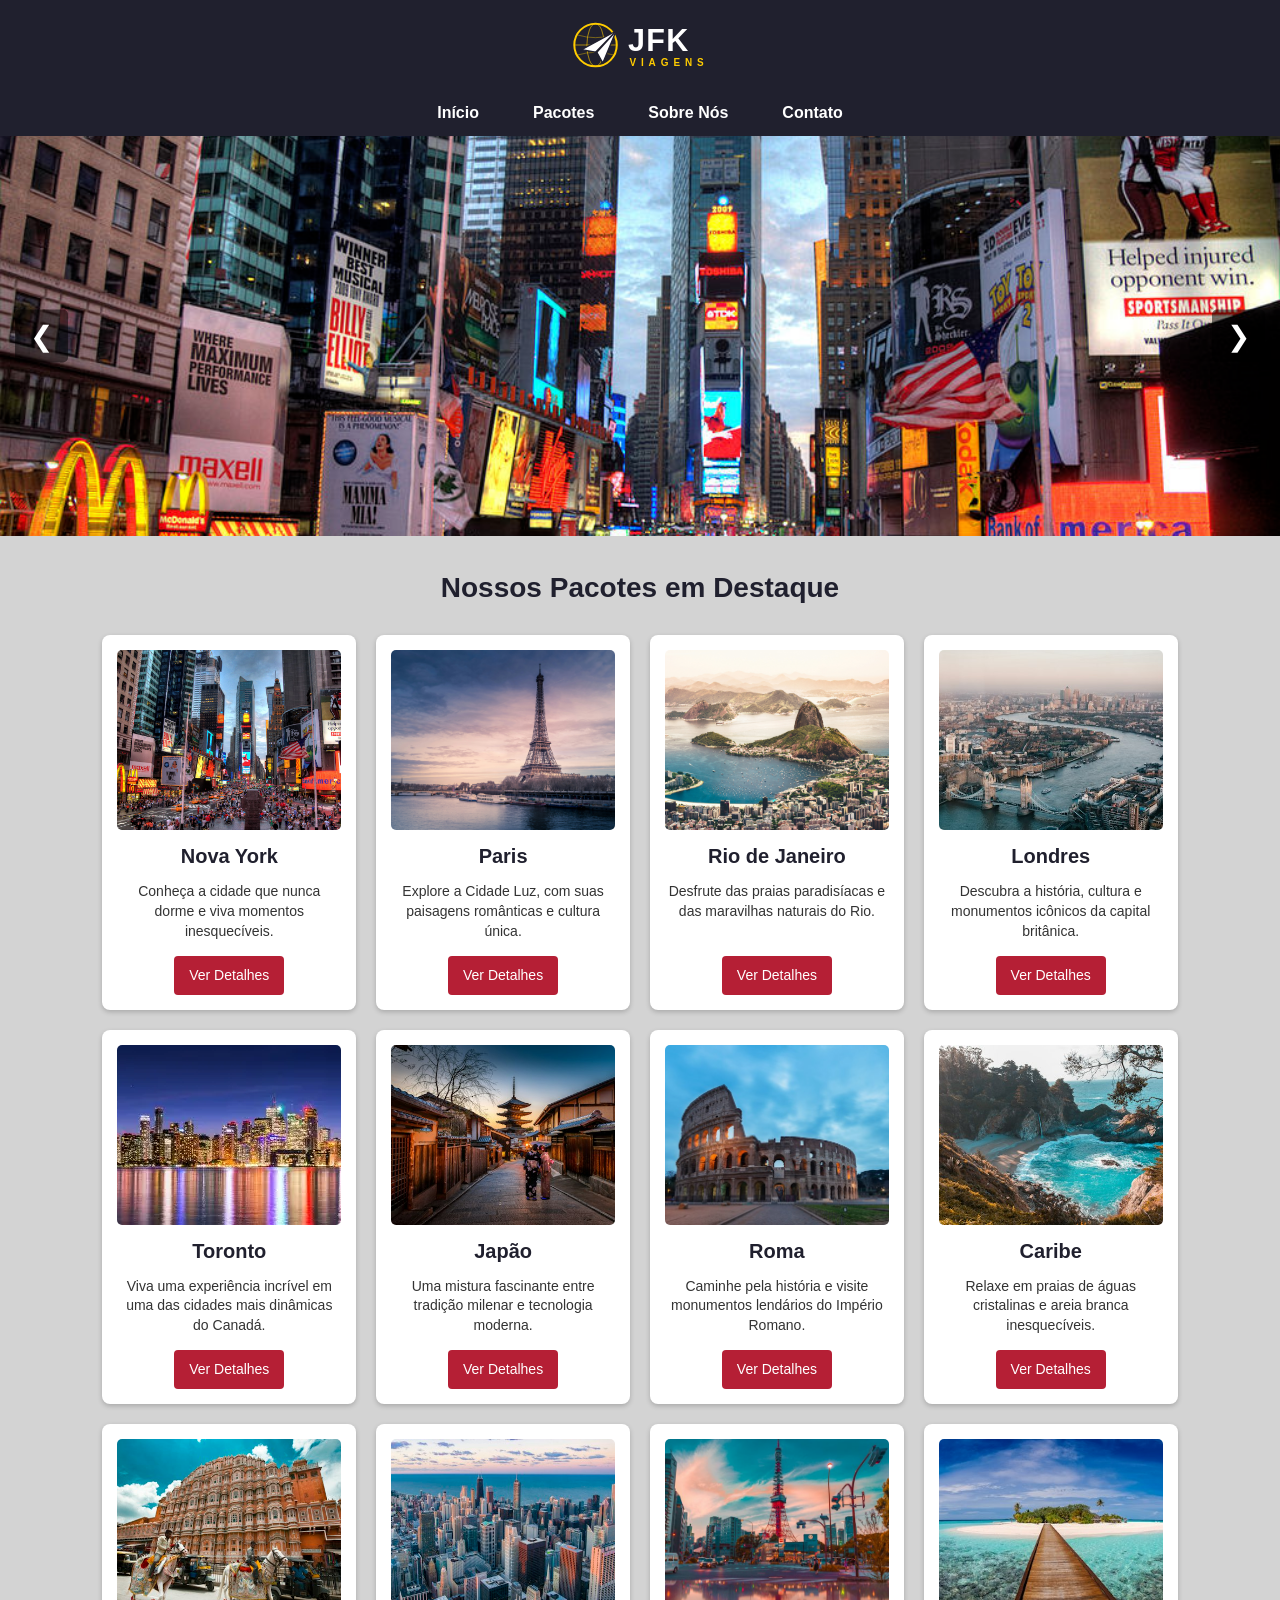
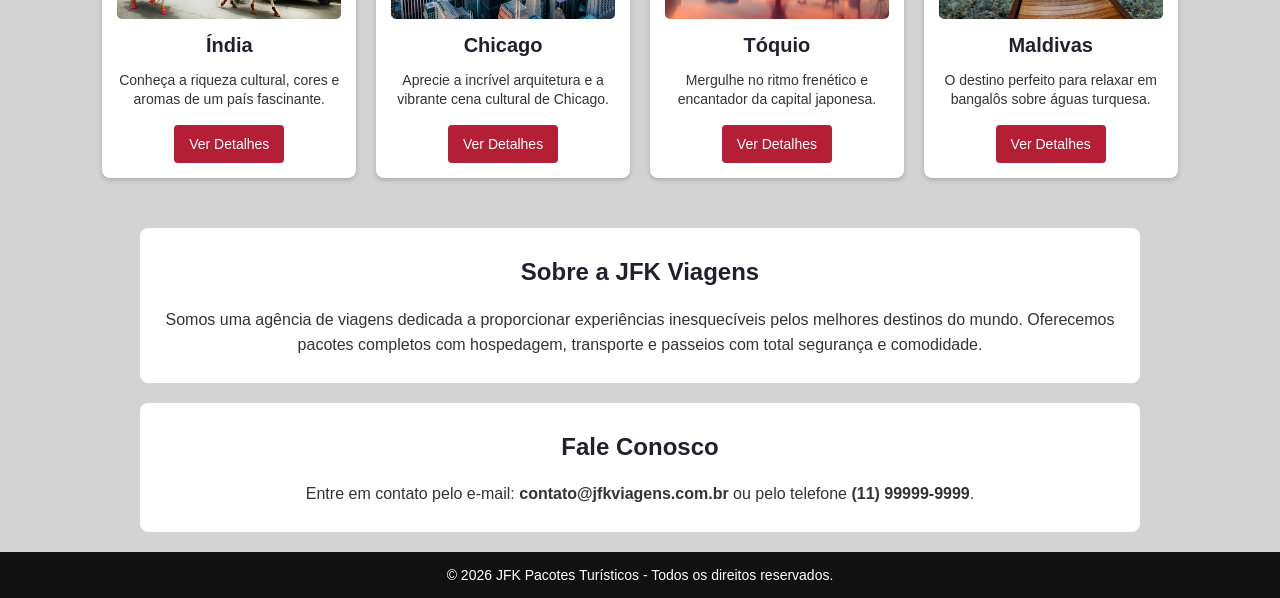
==== index.html @ db7f5a99 "feat: add main website structure with homepage, login, and payment pages - Created index.html for th" ====
<!DOCTYPE html>
<html lang="pt-BR">

<head>
    <meta charset="UTF-8">
    <meta name="viewport" content="width=device-width, initial-scale=1.0">
    <title>JFK Pacotes Turísticos | Agência de Viagens</title>
    <link rel="stylesheet" href="style.css">
</head>

<body>

    <header>
        <div class="logo">
            <h1><img src="imagens/logo.svg" alt="JFK Viagens"></h1>
        </div>

        <nav>
            <ul>
                <li><a href="index.html">Início</a></li>
                <li><a href="#pacotes">Pacotes</a></li>
                <li><a href="#sobre">Sobre Nós</a></li>
                <li><a href="#contato">Contato</a></li>
            </ul>
        </nav>
    </header>

    <main>
        <section class="carousel">
            <div class="carousel-container">
                <div class="slide ativo">
                    <img src="imagens/nova-york.jpg" alt="Nova York">
                </div>
                <div class="slide">
                    <img src="imagens/paris.jpg" alt="Paris">
                </div>
                <div class="slide">
                    <img src="imagens/rio-de-janeiro.jpg" alt="Rio de Janeiro">
                </div>
            </div>

            <button class="seta esquerda" id="btnAnterior" aria-label="Slide anterior">&#10094;</button>
            <button class="seta direita" id="btnProximo" aria-label="Próximo slide">&#10095;</button>
        </section>

        <section class="pacotes-container" id="pacotes">
            <h2>Nossos Pacotes em Destaque</h2>

            <div class="grid-pacotes">

                <div class="card-pacote">
                    <img src="imagens/nova-york.jpg" alt="Nova York">
                    <h3>Nova York</h3>
                    <p>Conheça a cidade que nunca dorme e viva momentos inesquecíveis.</p>
                    <a href="detalhes.html?cidade=NovaYork">Ver Detalhes</a>
                </div>

                <div class="card-pacote">
                    <img src="imagens/paris.jpg" alt="Paris">
                    <h3>Paris</h3>
                    <p>Explore a Cidade Luz, com suas paisagens românticas e cultura única.</p>
                    <a href="detalhes.html?cidade=Paris">Ver Detalhes</a>
                </div>

                <div class="card-pacote">
                    <img src="imagens/rio-de-janeiro.jpg" alt="Rio de Janeiro">
                    <h3>Rio de Janeiro</h3>
                    <p>Desfrute das praias paradisíacas e das maravilhas naturais do Rio.</p>
                    <a href="detalhes.html?cidade=Rio">Ver Detalhes</a>
                </div>

                <div class="card-pacote">
                    <img src="imagens/londres.jpg" alt="Londres">
                    <h3>Londres</h3>
                    <p>Descubra a história, cultura e monumentos icônicos da capital britânica.</p>
                    <a href="detalhes.html?cidade=Londres">Ver Detalhes</a>
                </div>

                <div class="card-pacote">
                    <img src="imagens/toronto.jpg" alt="Toronto">
                    <h3>Toronto</h3>
                    <p>Viva uma experiência incrível em uma das cidades mais dinâmicas do Canadá.</p>
                    <a href="detalhes.html?cidade=Toronto">Ver Detalhes</a>
                </div>

                <div class="card-pacote">
                    <img src="imagens/japao.jpg" alt="Japão">
                    <h3>Japão</h3>
                    <p>Uma mistura fascinante entre tradição milenar e tecnologia moderna.</p>
                    <a href="detalhes.html?cidade=Japao">Ver Detalhes</a>
                </div>

                <div class="card-pacote">
                    <img src="imagens/roma.jpg" alt="Roma">
                    <h3>Roma</h3>
                    <p>Caminhe pela história e visite monumentos lendários do Império Romano.</p>
                    <a href="detalhes.html?cidade=Roma">Ver Detalhes</a>
                </div>

                <div class="card-pacote">
                    <img src="imagens/caribe.jpg" alt="Caribe">
                    <h3>Caribe</h3>
                    <p>Relaxe em praias de águas cristalinas e areia branca inesquecíveis.</p>
                    <a href="detalhes.html?cidade=Caribe">Ver Detalhes</a>
                </div>

                <div class="card-pacote">
                    <img src="imagens/india.jpg" alt="Índia">
                    <h3>Índia</h3>
                    <p>Conheça a riqueza cultural, cores e aromas de um país fascinante.</p>
                    <a href="detalhes.html?cidade=India">Ver Detalhes</a>
                </div>

                <div class="card-pacote">
                    <img src="imagens/chicago.jpg" alt="Chicago">
                    <h3>Chicago</h3>
                    <p>Aprecie a incrível arquitetura e a vibrante cena cultural de Chicago.</p>
                    <a href="detalhes.html?cidade=Chicago">Ver Detalhes</a>
                </div>

                <div class="card-pacote">
                    <img src="imagens/toquio.jpg" alt="Tóquio">
                    <h3>Tóquio</h3>
                    <p>Mergulhe no ritmo frenético e encantador da capital japonesa.</p>
                    <a href="detalhes.html?cidade=Toquio">Ver Detalhes</a>
                </div>

                <div class="card-pacote">
                    <img src="imagens/maldivas.jpg" alt="Maldivas">
                    <h3>Maldivas</h3>
                    <p>O destino perfeito para relaxar em bangalôs sobre águas turquesa.</p>
                    <a href="detalhes.html?cidade=Maldivas">Ver Detalhes</a>
                </div>

            </div>
        </section>

        <section class="informacao" id="sobre">
            <h2>Sobre a JFK Viagens</h2>
            <p>Somos uma agência de viagens dedicada a proporcionar experiências inesquecíveis pelos melhores destinos
                do mundo. Oferecemos pacotes completos com hospedagem, transporte e passeios com total segurança e
                comodidade.</p>
        </section>

        <section class="informacao" id="contato">
            <h2>Fale Conosco</h2>
            <p>Entre em contato pelo e-mail: <strong>contato@jfkviagens.com.br</strong> ou pelo telefone <strong>(11)
                    99999-9999</strong>.</p>
        </section>
    </main>

    <footer>
        <p>&copy; 2026 JFK Pacotes Turísticos - Todos os direitos reservados.</p>
    </footer>

    <script>
        const slides = document.querySelectorAll(".slide");
        const btnAnterior = document.getElementById("btnAnterior");
        const btnProximo = document.getElementById("btnProximo");
        let slideAtual = 0;

        function mostrarSlide(indice) {
            slides.forEach((slide, i) => {
                slide.classList.toggle("ativo", i === indice);
            });
        }

        let timer = setInterval(proximo, 5000);

        function proximo() {
            slideAtual = (slideAtual + 1) % slides.length;
            mostrarSlide(slideAtual);
        }

        function anterior() {
            slideAtual = (slideAtual - 1 + slides.length) % slides.length;
            mostrarSlide(slideAtual);
        }

        function reiniciarTimer() {
            clearInterval(timer);
            timer = setInterval(proximo, 5000);
        }

        btnProximo.addEventListener("click", () => { proximo(); reiniciarTimer(); });
        btnAnterior.addEventListener("click", () => { anterior(); reiniciarTimer(); });
    </script>

</body>

</html>
---- style.css ----
* {
    margin: 0;
    padding: 0;
    box-sizing: border-box;
}

body {
    font-family: Arial, sans-serif;
    background-color: #d3d3d3;
    color: #333;
    line-height: 1.6;
    min-height: 100vh;
    display: flex;
    flex-direction: column;
}

img {
    max-width: 100%;
    display: block;
}

[hidden] {
    display: none !important;
}

header {
    background-color: #20202e;
    color: white;
    text-align: center;
}

.logo h1,
.logo span {
    display: block;
    padding: 15px;
    font-size: 26px;
    font-weight: bold;
}

.logo img {
    height: 60px;
    width: auto;
    margin: 0 auto;
}

nav {
    background-color: #20202e;
    padding: 10px;
}

nav ul {
    list-style: none;
    display: flex;
    justify-content: center;
    align-items: center;
    gap: 30px;
}

nav ul li a {
    color: white;
    text-decoration: none;
    font-weight: bold;
    padding: 8px 12px;
    transition: color 0.3s ease;
}

nav ul li a:hover {
    color: #ffcc00;
}

main {
    width: 100%;
}

.carousel {
    position: relative;
    width: 100%;
    height: 400px;
    overflow: hidden;
    background-color: #222;
}

.carousel-container {
    width: 100%;
    height: 100%;
}

.slide {
    display: none;
    width: 100%;
    height: 100%;
}

.slide.ativo {
    display: block;
}

.slide img {
    width: 100%;
    height: 100%;
    object-fit: cover;
}

.seta {
    position: absolute;
    top: 50%;
    transform: translateY(-50%);
    background-color: rgba(0, 0, 0, 0.5);
    color: white;
    border: none;
    padding: 10px 15px;
    font-size: 28px;
    cursor: pointer;
    border-radius: 5px;
    z-index: 10;
    transition: background-color 0.3s ease;
}

.seta:hover {
    background-color: #20202e;
}

.esquerda {
    left: 15px;
}

.direita {
    right: 15px;
}

.pacotes-container {
    padding: 30px 8%;
}

.pacotes-container h2 {
    text-align: center;
    margin-bottom: 25px;
    color: #20202e;
    font-size: 28px;
}

.grid-pacotes {
    display: grid;
    grid-template-columns: repeat(4, 1fr);
    gap: 20px;
}

.card-pacote {
    background-color: white;
    border-radius: 8px;
    padding: 15px;
    text-align: center;
    box-shadow: 0 2px 5px rgba(0, 0, 0, 0.2);
    transition: transform 0.3s ease, box-shadow 0.3s ease;
    display: flex;
    flex-direction: column;
}

.card-pacote:hover {
    transform: translateY(-5px);
    box-shadow: 0 5px 12px rgba(0, 0, 0, 0.3);
}

.card-pacote img {
    width: 100%;
    height: 180px;
    object-fit: cover;
    border-radius: 5px;
    margin-bottom: 10px;
}

.card-pacote h3 {
    margin-bottom: 10px;
    color: #20202e;
    font-size: 20px;
}

.card-pacote p {
    flex-grow: 1;
    margin-bottom: 15px;
    font-size: 14px;
    line-height: 1.4;
}

.card-pacote a {
    align-self: center;
    display: inline-block;
    background-color: #b51f35;
    color: white;
    padding: 8px 15px;
    text-decoration: none;
    border-radius: 4px;
    font-size: 14px;
    transition: background-color 0.3s ease;
}

.card-pacote a:hover {
    background-color: #20202e;
}

.informacao {
    width: 90%;
    max-width: 1000px;
    margin: 20px auto;
    padding: 25px;
    background-color: white;
    border-radius: 8px;
    text-align: center;
}

.informacao h2 {
    color: #20202e;
    margin-bottom: 15px;
}

.informacao p {
    line-height: 1.6;
}

.detalhes-container {
    width: 90%;
    max-width: 1100px;
    margin: 40px auto;
    padding: 30px;
    background-color: white;
    border-radius: 8px;
    box-shadow: 0 2px 8px rgba(0, 0, 0, 0.2);
}

.detalhes-container h1 {
    text-align: center;
    color: #20202e;
    font-size: 30px;
    margin-bottom: 30px;
}

.detalhes-pacote {
    display: flex;
    gap: 40px;
    align-items: flex-start;
}

.galeria {
    width: 50%;
}

.galeria>img {
    width: 100%;
    height: 350px;
    object-fit: cover;
    border-radius: 8px;
}

.miniaturas {
    display: flex;
    gap: 10px;
    margin-top: 10px;
}

.miniaturas img {
    width: 100px;
    height: 70px;
    object-fit: cover;
    border-radius: 5px;
    cursor: pointer;
    opacity: 0.6;
    border: 2px solid transparent;
    transition: opacity 0.3s ease, border-color 0.3s ease;
}

.miniaturas img:hover,
.miniaturas img.ativa {
    opacity: 1;
    border-color: #b51f35;
}

.informacoes-pacote {
    width: 50%;
}

.informacoes-pacote h2 {
    color: #20202e;
    font-size: 28px;
    margin-bottom: 20px;
}

.informacoes-pacote p {
    font-size: 16px;
    line-height: 1.6;
    margin-bottom: 15px;
}

.preco {
    margin: 25px 0;
}

.preco span {
    display: block;
    font-size: 16px;
    margin-bottom: 5px;
}

.preco strong {
    color: #b51f35;
    font-size: 28px;
}

.botao-comprar {
    display: inline-block;
    background-color: #b51f35;
    color: white;
    text-decoration: none;
    padding: 12px 30px;
    border-radius: 5px;
    font-size: 16px;
    font-weight: bold;
    transition: background-color 0.3s ease;
}

.botao-comprar:hover {
    background-color: #20202e;
}

.form-container {
    width: 90%;
    max-width: 700px;
    margin: 40px auto;
    padding: 30px;
    background-color: white;
    border-radius: 8px;
    box-shadow: 0 4px 14px rgba(0, 0, 0, 0.25);
}

.form-topo {
    background-color: #20202e;
    border-bottom: 4px solid #ffcc00;
    border-radius: 8px 8px 0 0;
    margin: -30px -30px 25px;
    padding: 22px 30px;
}

.form-topo h1 {
    color: #fff;
    font-size: 30px;
    margin-bottom: 4px;
}

.form-topo p {
    color: #c9c9d6;
    font-size: 15px;
}

.formulario {
    display: flex;
    flex-direction: column;
    gap: 16px;
}

.campo label,
.grupo legend {
    display: block;
    font-weight: bold;
    color: #20202e;
    margin-bottom: 5px;
}

.campo input,
.campo select {
    width: 100%;
    padding: 10px 12px;
    border: 1px solid #c4c4cf;
    border-radius: 5px;
    font-size: 16px;
    font-family: inherit;
    color: #20202e;
    background-color: #f7f7fa;
    transition: border-color 0.3s ease, box-shadow 0.3s ease, background-color 0.3s ease;
}

.campo input:focus,
.campo select:focus {
    outline: none;
    background-color: #fff;
    border-color: #b51f35;
    box-shadow: 0 0 0 3px rgba(181, 31, 53, 0.2);
}

.campo input:user-invalid,
.campo select:user-invalid {
    border-color: #b51f35;
}

.grupo {
    border: 0;
    padding: 0;
}

.opcoes {
    display: flex;
    flex-wrap: wrap;
    gap: 8px 18px;
}

.opcoes label {
    display: inline-flex;
    align-items: center;
    gap: 6px;
    cursor: pointer;
}

.opcoes input {
    accent-color: #b51f35;
}

.botoes {
    display: flex;
    flex-wrap: wrap;
    gap: 10px;
    margin-top: 6px;
}

.botoes .botao-comprar,
.botao-secundario {
    border: 2px solid #b51f35;
    cursor: pointer;
    font-family: inherit;
    line-height: 1.6;
}

.botoes .botao-comprar:hover {
    border-color: #20202e;
}

.botao-secundario {
    display: inline-block;
    background-color: transparent;
    color: #b51f35;
    text-decoration: none;
    padding: 12px 30px;
    border-radius: 5px;
    font-size: 16px;
    font-weight: bold;
    transition: background-color 0.3s ease, color 0.3s ease, border-color 0.3s ease;
}

.botao-secundario:hover {
    background-color: #20202e;
    border-color: #20202e;
    color: #fff;
}

.mensagem {
    font-weight: bold;
    color: #20202e;
    background-color: #f1f1f5;
    border-left: 4px solid #ffcc00;
    border-radius: 4px;
    padding: 10px 12px;
}

.mensagem:empty {
    display: none;
}

.link-form {
    text-align: center;
    font-size: 15px;
}

.link-form a {
    color: #b51f35;
    font-weight: bold;
    text-decoration: none;
}

.link-form a:hover {
    color: #20202e;
    text-decoration: underline;
}

.resumo {
    background-color: #f1f1f5;
    border-left: 4px solid #ffcc00;
    border-radius: 4px;
    padding: 14px 16px;
    margin-bottom: 20px;
}

.resumo h2 {
    color: #20202e;
    font-size: 18px;
    margin-bottom: 8px;
}

.resumo p {
    margin-bottom: 2px;
}

.resumo span {
    color: #555;
}

.resumo strong {
    color: #20202e;
}

.bloco-cartao {
    display: flex;
    flex-direction: column;
    gap: 16px;
}

.grade-2 {
    display: grid;
    grid-template-columns: 1fr 1fr;
    gap: 16px;
}

.confirmacao {
    text-align: center;
}

.confirmacao h1 {
    color: #20202e;
    font-size: 28px;
    margin-bottom: 10px;
}

.texto-confirmacao {
    margin-bottom: 20px;
}

.confirmacao .resumo {
    text-align: left;
    margin-bottom: 25px;
}

.icone-sucesso {
    width: 80px;
    height: 80px;
    margin: 0 auto 20px;
    border-radius: 50%;
    background-color: #b51f35;
    border: 4px solid #ffcc00;
    color: #fff;
    font-size: 44px;
    line-height: 72px;
    font-weight: bold;
}

footer {
    background-color: #111;
    color: white;
    text-align: center;
    padding: 12px;
    margin-top: auto;
}

footer p {
    font-size: 14px;
}

@media (max-width: 900px) {
    .grid-pacotes {
        grid-template-columns: repeat(2, 1fr);
    }

    .carousel {
        height: 300px;
    }

    .detalhes-pacote {
        flex-direction: column;
    }

    .galeria,
    .informacoes-pacote {
        width: 100%;
    }
}

@media (max-width: 600px) {

    .logo h1,
    .logo span {
        font-size: 21px;
    }

    nav ul {
        flex-wrap: wrap;
        gap: 10px 20px;
    }

    .grid-pacotes {
        grid-template-columns: 1fr;
    }

    .pacotes-container {
        padding: 25px 5%;
    }

    .carousel {
        height: 250px;
    }

    .seta {
        font-size: 20px;
        padding: 8px 12px;
    }

    .detalhes-container,
    .form-container {
        width: 92%;
        padding: 20px;
        margin: 25px auto;
    }

    .form-topo {
        margin: -20px -20px 20px;
        padding: 18px 20px;
    }

    .form-topo h1 {
        font-size: 24px;
    }

    .detalhes-container h1 {
        font-size: 24px;
        margin-bottom: 20px;
    }

    .galeria>img {
        height: 250px;
    }

    .informacoes-pacote h2 {
        font-size: 24px;
    }

    .preco strong {
        font-size: 24px;
    }

    .botao-comprar,
    .botao-secundario {
        width: 100%;
        text-align: center;
    }

    .grade-2 {
        grid-template-columns: 1fr;
    }

    .confirmacao h1 {
        font-size: 22px;
    }

    footer p {
        font-size: 12px;
    }
}
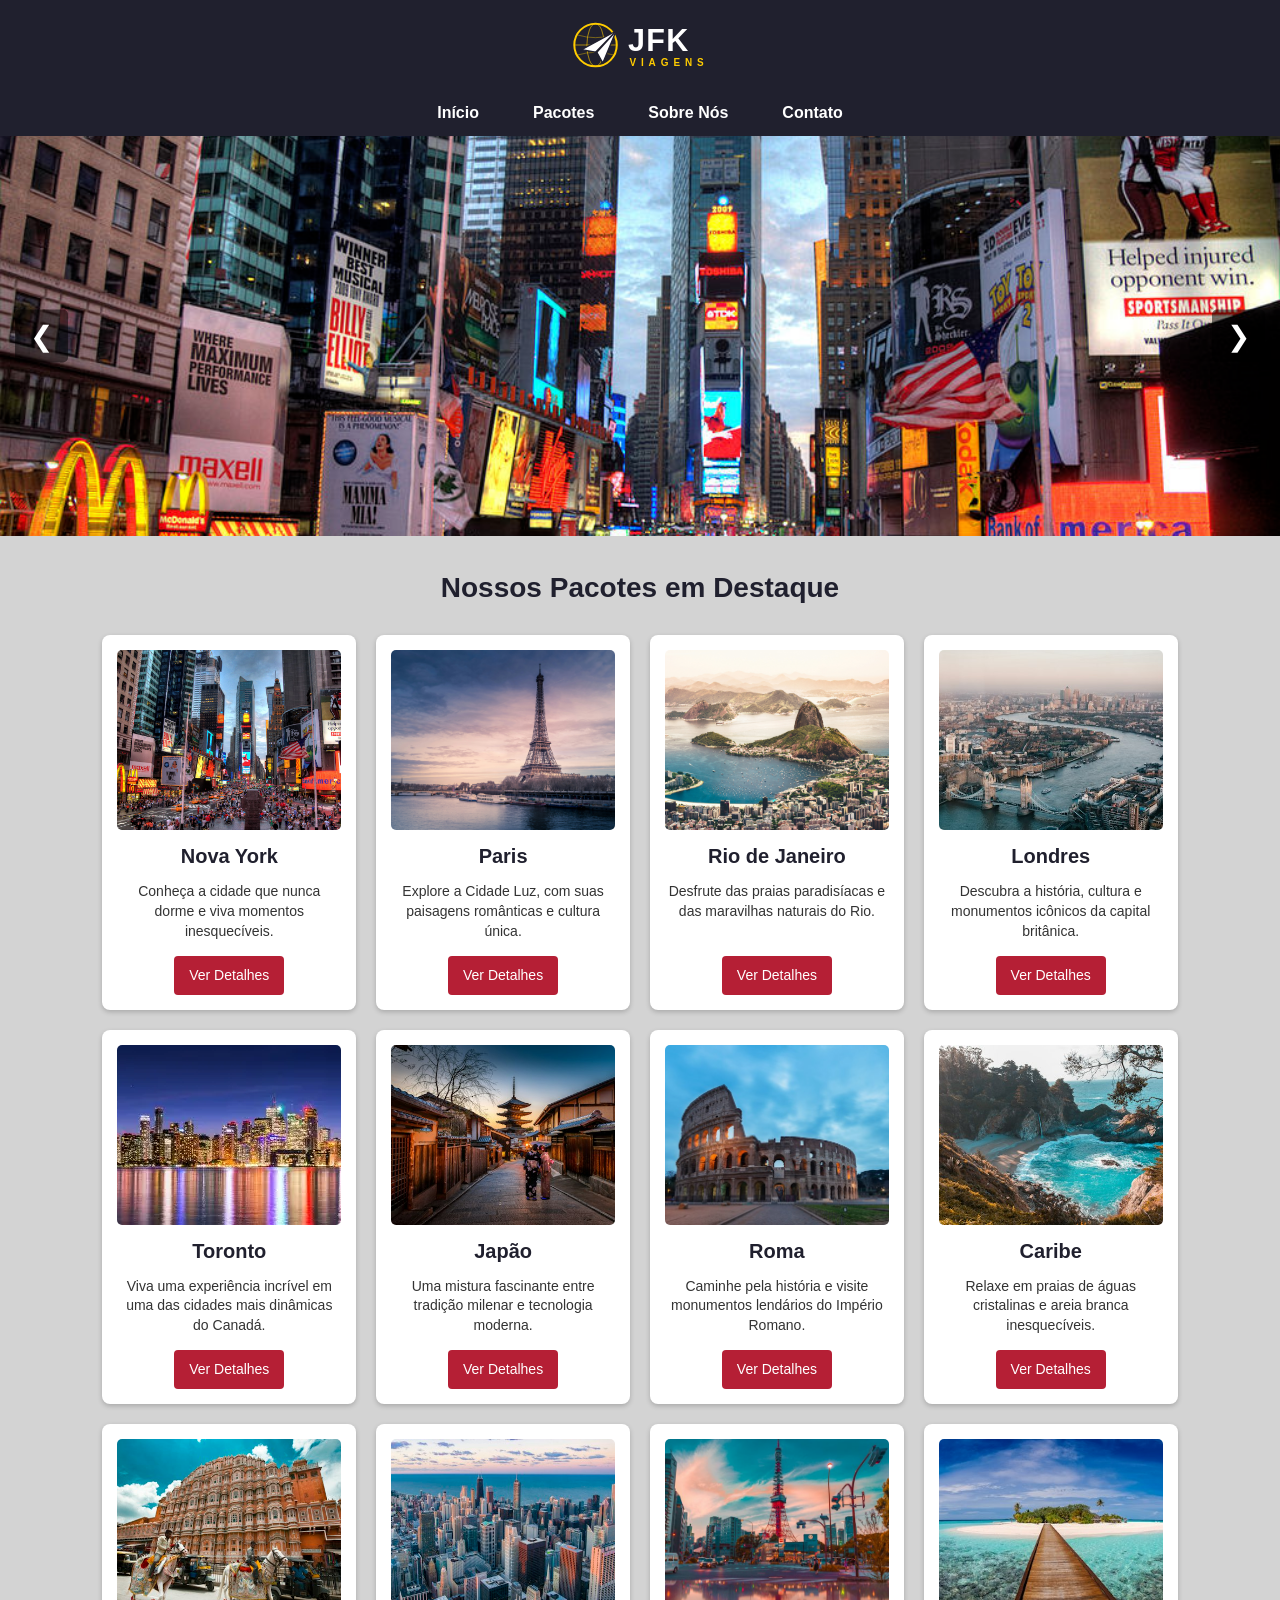
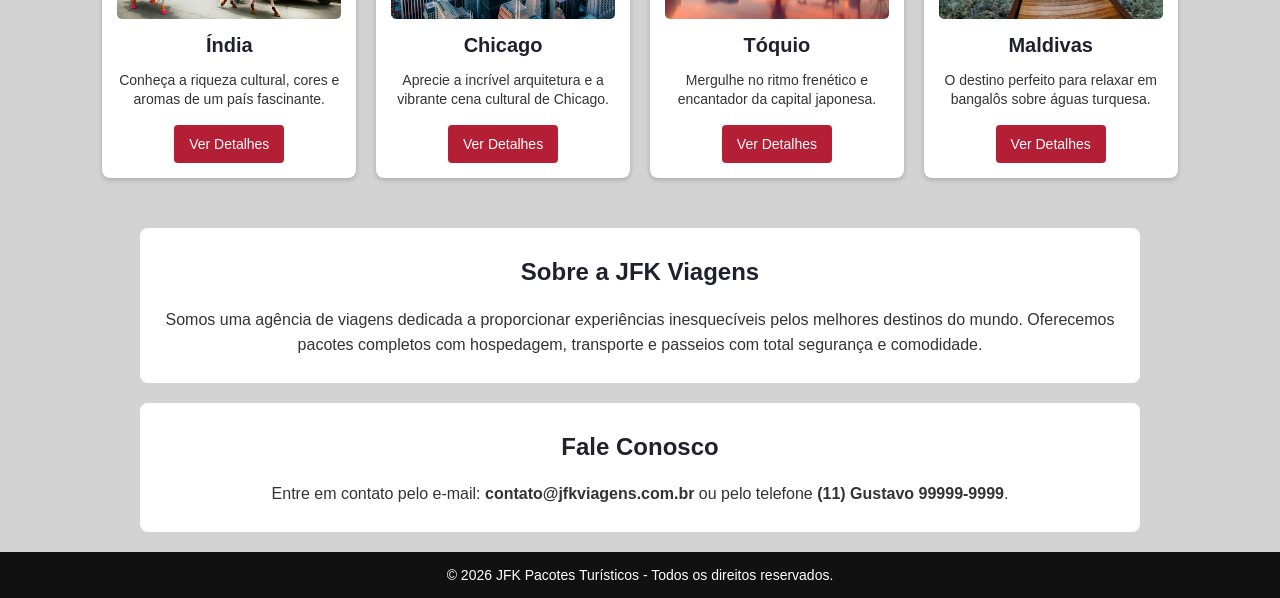
==== commit 5b7b1d50: "fix: update contact information in the footer section" ====
--- a/index.html
+++ b/index.html
@@ -145,7 +145,7 @@
         <section class="informacao" id="contato">
             <h2>Fale Conosco</h2>
             <p>Entre em contato pelo e-mail: <strong>contato@jfkviagens.com.br</strong> ou pelo telefone <strong>(11)
-                    99999-9999</strong>.</p>
+                  Gustavo  99999-9999</strong>.</p>
         </section>
     </main>
 
